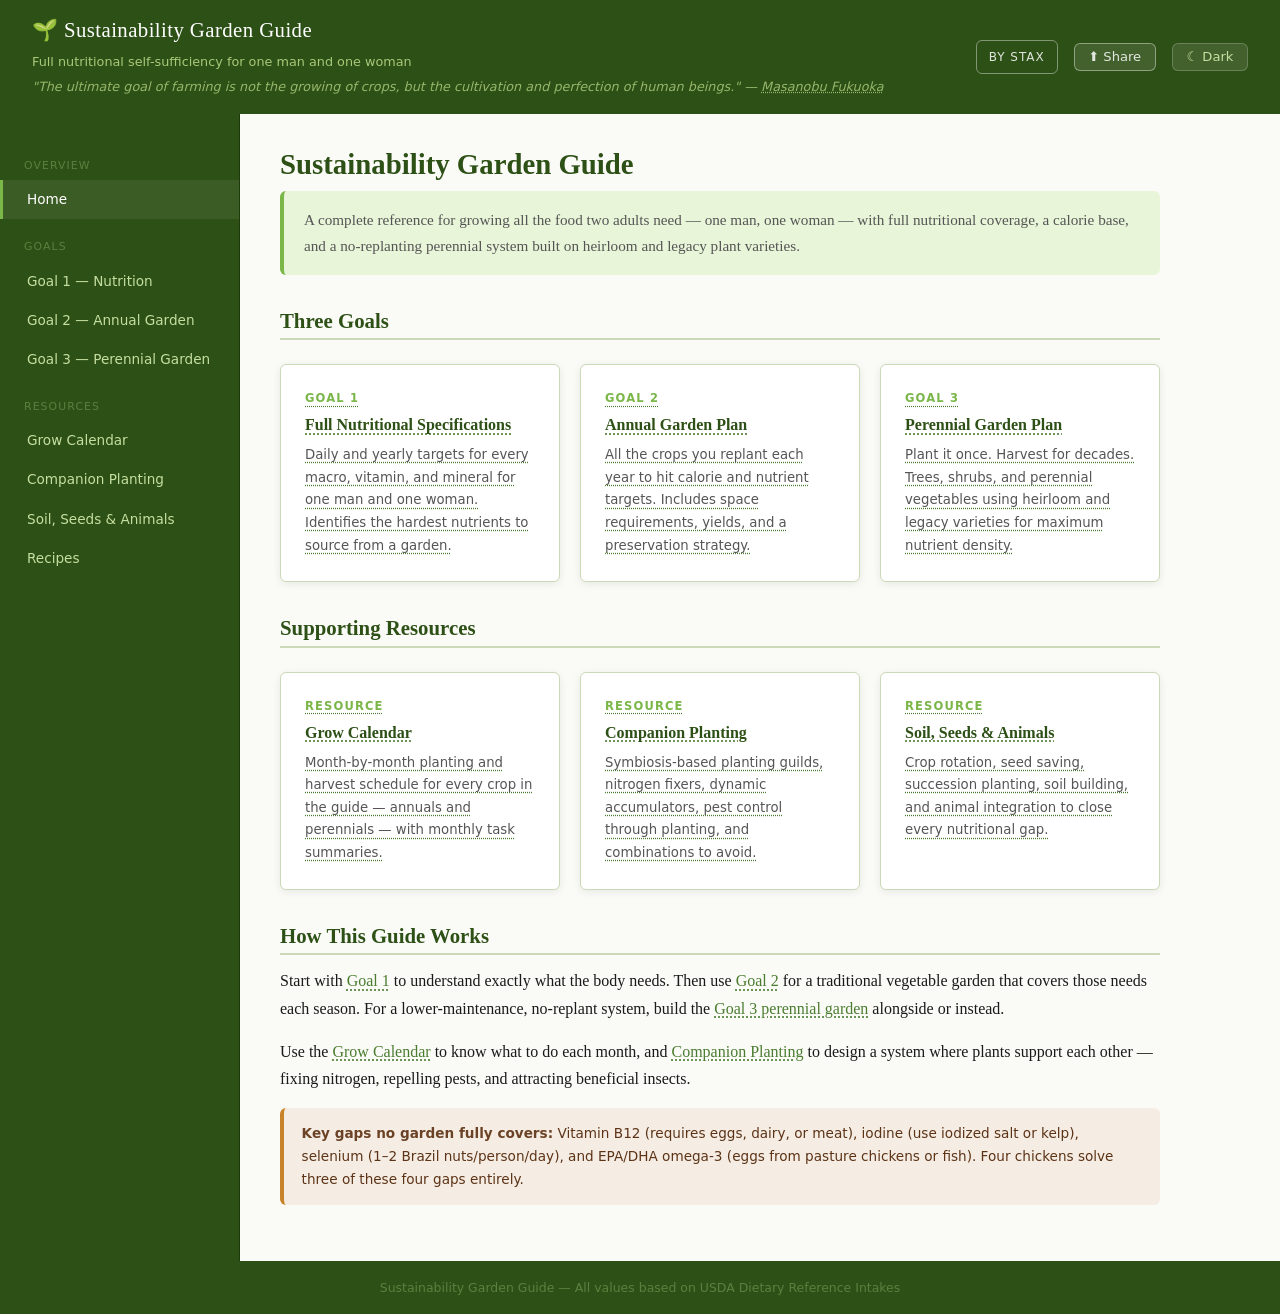
==== index.html @ 15443f90 "Add Recipes page with 11 old-world recipes Colcannon, Ribollita, Borscht, Pottage, Lentil Soup, Fagi" ====
<!DOCTYPE html>
<html lang="en">
<head>
  <meta charset="UTF-8">
  <meta name="viewport" content="width=device-width, initial-scale=1.0">
  <title>Sustainability Garden Guide</title>
  <meta name="description" content="A complete self-sufficiency guide for one man and one woman — full nutritional specs, annual and perennial garden plans, grow calendar, and companion planting. By Stax.">
  <meta property="og:title" content="Sustainability Garden Guide">
  <meta property="og:description" content="Full nutritional self-sufficiency for two people — annual garden, perennial food forest, grow calendar, and companion planting guide. By Stax.">
  <meta property="og:type" content="website">
  <meta property="og:image" content="favicon.svg">
    <meta name="description" content="A complete self-sufficiency guide for one man and one woman — full nutritional specs, annual and perennial garden plans, grow calendar, and companion planting. By Stax.">
  <meta property="og:title" content="Sustainability Garden Guide">
  <meta property="og:description" content="Full nutritional self-sufficiency for two people — annual garden, perennial food forest, grow calendar, and companion planting. By Stax.">
  <meta property="og:type" content="website">
  <meta name="author" content="By Stax">
  <link rel="stylesheet" href="style.css">
  <link rel="icon" href="favicon.svg" type="image/svg+xml">
  <script src="script.js"></script>
  <script src="plants-data.js"></script>
</head>
<body>
<div class="site-wrapper">

  <header class="site-header">
    <div>
      <h1>🌱 Sustainability Garden Guide</h1>
      <div class="tagline">Full nutritional self-sufficiency for one man and one woman</div>
      <div class="tagline" style="font-style:italic;margin-top:3px;opacity:0.85;">"The ultimate goal of farming is not the growing of crops, but the cultivation and perfection of human beings." — <a href="https://en.wikipedia.org/wiki/Masanobu_Fukuoka" target="_blank" rel="noopener noreferrer" title="Learn more about Masanobu Fukuoka" style="color:inherit;text-decoration:underline;text-decoration-style:dotted;">Masanobu Fukuoka</a></div>
    </div>
    <button id="nav-toggle" onclick="toggleNav()" aria-label="Toggle navigation">☰ Menu</button>
    <div class="header-right" style="display:flex;align-items:center;gap:1rem;">
      <div class="site-logo-placeholder" title="By Stax">By Stax</div>
      <button id="share-btn" onclick="sharePage()">⬆ Share</button>
      <button id="theme-toggle" onclick="toggleTheme()">☾ Dark</button>
    </div>
  </header>

  <nav class="site-nav">
    <div class="nav-section">Overview</div>
    <a href="index.html" class="active">Home</a>

    <div class="nav-section">Goals</div>
    <a href="goal-1-nutrition.html">Goal 1 — Nutrition</a>
    <a href="goal-2-annual.html">Goal 2 — Annual Garden</a>
    <a href="goal-3-perennial.html">Goal 3 — Perennial Garden</a>

    <div class="nav-section">Resources</div>
    <a href="grow-calendar.html">Grow Calendar</a>
    <a href="companion-planting.html">Companion Planting</a>
    <a href="resources.html">Soil, Seeds &amp; Animals</a>
    <a href="recipes.html">Recipes</a>
  </nav>

  <main class="site-main">
    <h1>Sustainability Garden Guide</h1>
    <p class="page-intro">
      A complete reference for growing all the food two adults need — one man, one woman —
      with full nutritional coverage, a calorie base, and a no-replanting perennial system
      built on heirloom and legacy plant varieties.
    </p>

    <h2>Three Goals</h2>
    <div class="goal-cards">
      <a class="goal-card" href="goal-1-nutrition.html">
        <div class="card-number">Goal 1</div>
        <h3>Full Nutritional Specifications</h3>
        <p>Daily and yearly targets for every macro, vitamin, and mineral for one man and one woman. Identifies the hardest nutrients to source from a garden.</p>
      </a>
      <a class="goal-card" href="goal-2-annual.html">
        <div class="card-number">Goal 2</div>
        <h3>Annual Garden Plan</h3>
        <p>All the crops you replant each year to hit calorie and nutrient targets. Includes space requirements, yields, and a preservation strategy.</p>
      </a>
      <a class="goal-card" href="goal-3-perennial.html">
        <div class="card-number">Goal 3</div>
        <h3>Perennial Garden Plan</h3>
        <p>Plant it once. Harvest for decades. Trees, shrubs, and perennial vegetables using heirloom and legacy varieties for maximum nutrient density.</p>
      </a>
    </div>

    <h2>Supporting Resources</h2>
    <div class="goal-cards">
      <a class="goal-card" href="grow-calendar.html">
        <div class="card-number">Resource</div>
        <h3>Grow Calendar</h3>
        <p>Month-by-month planting and harvest schedule for every crop in the guide — annuals and perennials — with monthly task summaries.</p>
      </a>
      <a class="goal-card" href="companion-planting.html">
        <div class="card-number">Resource</div>
        <h3>Companion Planting</h3>
        <p>Symbiosis-based planting guilds, nitrogen fixers, dynamic accumulators, pest control through planting, and combinations to avoid.</p>
      
      <a class="goal-card" href="resources.html">
        <div class="card-number">Resource</div>
        <h3>Soil, Seeds &amp; Animals</h3>
        <p>Crop rotation, seed saving, succession planting, soil building, and animal integration to close every nutritional gap.</p>
      </a>
    </div>

    <h2>How This Guide Works</h2>
    <p>
      Start with <a href="goal-1-nutrition.html">Goal 1</a> to understand exactly what the body needs.
      Then use <a href="goal-2-annual.html">Goal 2</a> for a traditional vegetable garden that covers those needs each season.
      For a lower-maintenance, no-replant system, build the <a href="goal-3-perennial.html">Goal 3 perennial garden</a> alongside or instead.
    </p>
    <p>
      Use the <a href="grow-calendar.html">Grow Calendar</a> to know what to do each month,
      and <a href="companion-planting.html">Companion Planting</a> to design a system where plants
      support each other — fixing nitrogen, repelling pests, and attracting beneficial insects.
    </p>

    <div class="note-box">
      <strong>Key gaps no garden fully covers:</strong>
      Vitamin B12 (requires eggs, dairy, or meat), iodine (use iodized salt or kelp),
      selenium (1–2 Brazil nuts/person/day), and EPA/DHA omega-3 (eggs from pasture chickens or fish).
      Four chickens solve three of these four gaps entirely.
    </div>
  </main>

  <footer class="site-footer">
    Sustainability Garden Guide &mdash; All values based on USDA Dietary Reference Intakes
  </footer>

</div>

<button id="back-to-top" aria-label="Back to top">↑</button>
</body>
</html>
---- style.css ----
/* ============================================================
   Sustainability Garden Guide — Stylesheet
   Filter-ready: data-* attributes on plant rows allow JS
   filtering to be added later without restructuring HTML.
   ============================================================ */

:root {
  --green-dark:   #2d5016;
  --green-mid:    #4a7c2f;
  --green-light:  #7ab648;
  --green-pale:   #e8f5d8;
  --brown:        #6b4226;
  --brown-light:  #f5ede3;
  --cream:        #fafaf6;
  --text:         #1a1a1a;
  --text-muted:   #555;
  --border:       #ccd9b8;
  --accent:       #c8832a;
  --white:        #ffffff;
  --radius:       6px;
  --shadow:       0 2px 8px rgba(0,0,0,0.08);
  --font-body:    'Georgia', serif;
  --font-ui:      system-ui, -apple-system, sans-serif;
}

/* ---- Dark Mode ---- */
[data-theme="dark"] {
  --green-dark:   #1a2e0a;
  --green-mid:    #3a6020;
  --green-light:  #7ab648;
  --green-pale:   #1e2d14;
  --brown:        #c8966a;
  --brown-light:  #1f1810;
  --cream:        #141a0e;
  --text:         #ddecc4;
  --text-muted:   #8aab68;
  --border:       #2d4020;
  --accent:       #d4943a;
  --white:        #1c2614;
  --shadow:       0 2px 8px rgba(0,0,0,0.4);
}

[data-theme="dark"] body { background: #0f1409; }
[data-theme="dark"] .site-header { background: #0c1107; border-bottom: 1px solid #1e2d14; }
[data-theme="dark"] .site-nav { background: #0c1107; border-right-color: #1e2d14; }
[data-theme="dark"] .site-nav a { color: #6a9a4a; }
[data-theme="dark"] .site-nav a:hover,
[data-theme="dark"] .site-nav a.active { background: rgba(255,255,255,0.05); color: #c8e8a0; }
[data-theme="dark"] .site-footer { background: #0c1107; color: #6a9a4a; }
[data-theme="dark"] thead { background: #2a4a15; color: #ddecc4; }
[data-theme="dark"] tbody tr:hover { background: #1e2d14; }
[data-theme="dark"] tbody tr.category-row td { background: #1f1810; color: #c8966a; }
[data-theme="dark"] .goal-card { border-color: #2d4020; }
[data-theme="dark"] .goal-card:hover { box-shadow: 0 6px 16px rgba(0,0,0,0.5); }
[data-theme="dark"] .note-box { background: #1f1810; color: #d4ac80; border-left-color: #d4943a; }
[data-theme="dark"] .filter-bar { background: #1c2614; border-color: #2d4020; }
[data-theme="dark"] .filter-bar select,
[data-theme="dark"] .filter-bar input { background: #141a0e; color: #ddecc4; border-color: #2d4020; }
[data-theme="dark"] .month-task { background: #1c2614; border-color: #2d4020; }
[data-theme="dark"] .guild-card { background: #1c2614; border-color: #2d4020; }
[data-theme="dark"] tr[style*="background:#fff8f0"] { background: #2a1a08 !important; }

/* Dark mode — readable headings */
[data-theme="dark"] h1,
[data-theme="dark"] h2 { color: #b8de88; border-bottom-color: #2d4020; }
[data-theme="dark"] h3 { color: #8fc85a; }
[data-theme="dark"] h4 { color: #c8966a; }
[data-theme="dark"] .page-intro { background: #1a2610; border-left-color: #5a9030; color: #9aba78; }
[data-theme="dark"] .goal-card h3 { color: #b8de88; }
[data-theme="dark"] .goal-card .card-number { color: #7ab648; }
[data-theme="dark"] .goal-card p { color: #8aab68; }
[data-theme="dark"] tbody td { color: #cce4a8; }
[data-theme="dark"] tbody td strong { color: #ddecc4; }
[data-theme="dark"] .filter-note { color: #6a9a4a; }
[data-theme="dark"] .nav-section { color: #6a9a4a; }

/* Logo placeholder */
.site-logo-placeholder {
  display: flex;
  align-items: center;
  gap: 0.6rem;
  font-family: var(--font-ui);
  font-size: 0.75rem;
  color: rgba(255,255,255,0.85);
  border: 1px solid rgba(255,255,255,0.4);
  border-radius: var(--radius);
  padding: 0.35rem 0.75rem;
  white-space: nowrap;
  letter-spacing: 0.08em;
  text-transform: uppercase;
  user-select: none;
}

[data-theme="dark"] .site-logo-placeholder {
  color: rgba(255,255,255,0.75);
  border-color: rgba(255,255,255,0.35);
}

* { box-sizing: border-box; margin: 0; padding: 0; }

html { scroll-behavior: smooth; }

body {
  font-family: var(--font-body);
  background: var(--cream);
  color: var(--text);
  line-height: 1.7;
  font-size: 16px;
}

/* ---- Layout ---- */

.site-wrapper {
  display: grid;
  grid-template-columns: 240px 1fr;
  grid-template-rows: auto 1fr auto;
  min-height: 100vh;
}

.site-header {
  grid-column: 1 / -1;
  background: var(--green-dark);
  color: var(--white);
  padding: 1rem 2rem;
  display: flex;
  align-items: center;
  gap: 1.5rem;
}

.site-header .header-right {
  margin-left: auto;
}

#theme-toggle {
  background: rgba(255,255,255,0.1);
  color: #c5dfa0;
  border: 1px solid rgba(255,255,255,0.2);
  border-radius: var(--radius);
  padding: 0.35rem 0.85rem;
  font-family: var(--font-ui);
  font-size: 0.82rem;
  cursor: pointer;
  transition: background 0.15s, color 0.15s;
}

#theme-toggle:hover {
  background: rgba(255,255,255,0.18);
  color: #fff;
}

[data-theme="dark"] #theme-toggle {
  background: rgba(255,255,255,0.07);
  color: #8aab68;
  border-color: rgba(255,255,255,0.1);
}

[data-theme="dark"] #theme-toggle:hover {
  background: rgba(255,255,255,0.12);
  color: #c8e8a0;
}

.site-header h1 {
  font-size: 1.3rem;
  font-weight: normal;
  letter-spacing: 0.02em;
  color: #ffffff;
}

.site-header .tagline {
  color: #a8c87a;
}

.site-header .tagline {
  font-family: var(--font-ui);
  font-size: 0.8rem;
  color: #a8c87a;
  margin-top: 2px;
}

.site-nav {
  background: var(--green-dark);
  padding: 1.5rem 0;
  border-right: 1px solid #1e3a0a;
}

.site-nav a {
  display: block;
  color: #c5dfa0;
  text-decoration: none;
  font-family: var(--font-ui);
  font-size: 0.85rem;
  padding: 0.5rem 1.5rem;
  border-left: 3px solid transparent;
  transition: background 0.15s, color 0.15s, border-color 0.15s;
}

.site-nav a:hover,
.site-nav a.active {
  background: rgba(255,255,255,0.07);
  color: var(--white);
  border-left-color: var(--green-light);
}

.site-nav .nav-section {
  font-family: var(--font-ui);
  font-size: 0.68rem;
  text-transform: uppercase;
  letter-spacing: 0.1em;
  color: #5a8040;
  padding: 1.2rem 1.5rem 0.3rem;
}

.site-main {
  padding: 2rem 2.5rem;
  max-width: 960px;
}

.site-footer {
  grid-column: 1 / -1;
  background: var(--green-dark);
  color: #5a8040;
  font-family: var(--font-ui);
  font-size: 0.78rem;
  text-align: center;
  padding: 1rem;
}

/* ---- Typography ---- */

h1, h2, h3, h4 {
  font-family: var(--font-body);
  color: var(--green-dark);
  line-height: 1.3;
}

h1 { font-size: 1.8rem; margin-bottom: 0.5rem; }
h2 { font-size: 1.3rem; margin: 2rem 0 0.75rem; border-bottom: 2px solid var(--border); padding-bottom: 0.3rem; }
h3 { font-size: 1.05rem; margin: 1.5rem 0 0.5rem; color: var(--green-mid); }
h4 { font-size: 0.95rem; margin: 1rem 0 0.4rem; color: var(--brown); }

p { margin-bottom: 1rem; }

.page-intro {
  background: var(--green-pale);
  border-left: 4px solid var(--green-light);
  padding: 1rem 1.25rem;
  border-radius: var(--radius);
  margin-bottom: 2rem;
  font-size: 0.95rem;
  color: var(--text-muted);
}

/* ---- Tables ---- */

.table-wrap {
  overflow-x: auto;
  margin: 1rem 0 1.5rem;
  border-radius: var(--radius);
  box-shadow: var(--shadow);
}

table {
  width: 100%;
  border-collapse: collapse;
  font-size: 0.88rem;
  font-family: var(--font-ui);
  background: var(--white);
}

thead {
  background: var(--green-mid);
  color: var(--white);
}

thead th {
  padding: 0.6rem 0.9rem;
  text-align: left;
  font-weight: 600;
  font-size: 0.8rem;
  letter-spacing: 0.02em;
  white-space: nowrap;
}

tbody tr {
  border-bottom: 1px solid var(--border);
  transition: background 0.1s;
}

tbody tr:hover { background: var(--green-pale); }

tbody tr:last-child { border-bottom: none; }

tbody td {
  padding: 0.55rem 0.9rem;
  vertical-align: top;
  line-height: 1.5;
}

tbody tr.hidden { display: none; }

/* Category row labels */
tbody tr.category-row td {
  background: var(--brown-light);
  color: var(--brown);
  font-weight: 700;
  font-size: 0.78rem;
  text-transform: uppercase;
  letter-spacing: 0.06em;
  padding: 0.4rem 0.9rem;
}

/* ---- Calendar Specific ---- */

.calendar-table thead th.month-col {
  text-align: center;
  font-size: 0.72rem;
  padding: 0.5rem 0.3rem;
}

.calendar-table tbody td.month-cell {
  text-align: center;
  padding: 0.4rem 0.2rem;
  font-size: 0.75rem;
  font-weight: 600;
}

/* Mobile calendar — abbreviate month headers, tighten cells */
@media (max-width: 700px) {
  .calendar-table { font-size: 0.72rem; }
  .calendar-table td, .calendar-table th { min-width: 26px; padding: 0.3rem 0.15rem; }
  .calendar-table tbody td:first-child { min-width: 90px; font-size: 0.75rem; }
  .calendar-table .month-cell { font-size: 0.65rem; padding: 0.25rem 0.1rem; }
  /* Swap full month names for 3-letter abbreviations via JS — see script.js */
}

.cal-si  { background: #d4edff; color: #1a5276; border-radius: 3px; }
.cal-ds  { background: #d5f5e3; color: #1e8449; border-radius: 3px; }
.cal-tp  { background: #fdebd0; color: #935116; border-radius: 3px; }
.cal-h   { background: #f9e79f; color: #7d6608; border-radius: 3px; }
.cal-p   { background: #e8daef; color: #6c3483; border-radius: 3px; }
.cal-pr  { background: #fadbd8; color: #922b21; border-radius: 3px; }

/* Dark mode calendar badges — vivid on dark backgrounds */
[data-theme="dark"] .cal-si  { background: #0d3a5c; color: #7ecfff; }
[data-theme="dark"] .cal-ds  { background: #0d3d22; color: #6debb0; }
[data-theme="dark"] .cal-tp  { background: #3d2200; color: #ffba6e; }
[data-theme="dark"] .cal-h   { background: #3a2f00; color: #ffe066; }
[data-theme="dark"] .cal-p   { background: #2a1a40; color: #d4a8ff; }
[data-theme="dark"] .cal-pr  { background: #3d0a0a; color: #ff9e9e; }

.calendar-legend {
  display: flex;
  flex-wrap: wrap;
  gap: 0.75rem;
  margin-bottom: 1.5rem;
  font-family: var(--font-ui);
  font-size: 0.82rem;
}

.legend-item {
  display: flex;
  align-items: center;
  gap: 0.4rem;
}

.legend-swatch {
  width: 28px;
  height: 18px;
  border-radius: 3px;
  display: inline-block;
  font-size: 0.72rem;
  text-align: center;
  line-height: 18px;
  font-weight: 700;
}

/* ---- Filter Bar ---- */

.filter-bar {
  display: flex;
  flex-wrap: wrap;
  gap: 0.6rem;
  margin-bottom: 1.5rem;
  padding: 1rem 1.25rem;
  background: var(--white);
  border: 1px solid var(--border);
  border-radius: var(--radius);
  font-family: var(--font-ui);
}

.filter-bar label {
  font-size: 0.8rem;
  font-weight: 600;
  color: var(--text-muted);
  align-self: center;
  margin-right: 0.25rem;
}

.filter-bar select,
.filter-bar input {
  font-family: var(--font-ui);
  font-size: 0.85rem;
  padding: 0.35rem 0.65rem;
  border: 1px solid var(--border);
  border-radius: var(--radius);
  background: var(--cream);
  color: var(--text);
  cursor: pointer;
}

.filter-bar select:focus,
.filter-bar input:focus {
  outline: 2px solid var(--green-light);
  border-color: var(--green-light);
}

.filter-note {
  font-family: var(--font-ui);
  font-size: 0.78rem;
  color: var(--text-muted);
  font-style: italic;
  margin-bottom: 1rem;
}

/* ---- Badges ---- */

.badge {
  display: inline-block;
  padding: 0.15rem 0.5rem;
  border-radius: 999px;
  font-family: var(--font-ui);
  font-size: 0.72rem;
  font-weight: 700;
  white-space: nowrap;
}

.badge-green   { background: #d5f5e3; color: #1e8449; }
.badge-orange  { background: #fdebd0; color: #935116; }
.badge-blue    { background: #d4edff; color: #1a5276; }
.badge-purple  { background: #e8daef; color: #6c3483; }
.badge-red     { background: #fadbd8; color: #922b21; }

[data-theme="dark"] .badge-green  { background: #0d3d22; color: #6debb0; }
[data-theme="dark"] .badge-orange { background: #3d2200; color: #ffba6e; }
[data-theme="dark"] .badge-blue   { background: #0d3a5c; color: #7ecfff; }
[data-theme="dark"] .badge-purple { background: #2a1a40; color: #d4a8ff; }
[data-theme="dark"] .badge-red    { background: #3d0a0a; color: #ff9e9e; }

/* ---- Hero Quote ---- */

.hero-quote {
  border-left: 4px solid var(--green-light);
  margin: 2rem 0 2.5rem;
  padding: 1.5rem 2rem;
  background: var(--green-pale);
  border-radius: var(--radius);
}

.hero-quote blockquote {
  font-family: var(--font-body);
  font-size: 1.25rem;
  font-style: italic;
  line-height: 1.6;
  color: var(--green-dark);
  margin: 0 0 0.75rem;
}

.hero-quote cite {
  font-family: var(--font-ui);
  font-size: 0.82rem;
  font-style: normal;
  color: var(--text-muted);
  letter-spacing: 0.03em;
}

[data-theme="dark"] .hero-quote {
  background: #1a2d10;
  border-left-color: #7ab648;
}

[data-theme="dark"] .hero-quote blockquote { color: #c8e8a0; }
[data-theme="dark"] .hero-quote cite       { color: #7ab648; }

/* ---- Hero Cards (index page) ---- */

.goal-cards {
  display: grid;
  grid-template-columns: repeat(auto-fit, minmax(260px, 1fr));
  gap: 1.25rem;
  margin: 1.5rem 0;
}

.goal-card {
  background: var(--white);
  border: 1px solid var(--border);
  border-radius: var(--radius);
  padding: 1.5rem;
  text-decoration: none;
  color: inherit;
  box-shadow: var(--shadow);
  transition: transform 0.15s, box-shadow 0.15s;
  display: block;
}

.goal-card:hover {
  transform: translateY(-2px);
  box-shadow: 0 6px 16px rgba(0,0,0,0.12);
}

.goal-card .card-number {
  font-family: var(--font-ui);
  font-size: 0.72rem;
  font-weight: 700;
  text-transform: uppercase;
  letter-spacing: 0.1em;
  color: var(--green-light);
  margin-bottom: 0.4rem;
}

.goal-card h3 {
  font-size: 1rem;
  margin: 0 0 0.5rem;
  color: var(--green-dark);
}

.goal-card p {
  font-family: var(--font-ui);
  font-size: 0.83rem;
  color: var(--text-muted);
  margin: 0;
}

/* ---- Alert / Note Boxes ---- */

.note-box {
  background: var(--brown-light);
  border-left: 4px solid var(--accent);
  padding: 0.85rem 1.1rem;
  border-radius: var(--radius);
  font-family: var(--font-ui);
  font-size: 0.85rem;
  margin: 1rem 0 1.5rem;
  color: #5c3317;
}

.note-box strong { color: var(--brown); }

/* ---- Content Links (paragraphs, notes, etc.) ---- */

.site-main a, .site-main a:visited {
  color: var(--green-mid);
  text-decoration: underline;
  text-decoration-style: dotted;
  text-underline-offset: 3px;
  transition: color 0.15s;
}

.site-main a:hover {
  color: var(--green-light);
  text-decoration-style: solid;
}

[data-theme="dark"] .site-main a,
[data-theme="dark"] .site-main a:visited { color: #8fc85a; }
[data-theme="dark"] .site-main a:hover   { color: #b8de88; }

/* ---- Plant Links ---- */

td a, td a:visited {
  color: var(--green-mid);
  text-decoration: underline;
  text-decoration-style: dotted;
  text-underline-offset: 3px;
  transition: color 0.15s;
}

td a:hover {
  color: var(--green-light);
  text-decoration-style: solid;
}

[data-theme="dark"] td a,
[data-theme="dark"] td a:visited { color: #8fc85a; }
[data-theme="dark"] td a:hover   { color: #b8de88; }

/* ---- Share Button ---- */

#share-btn {
  background: rgba(255,255,255,0.1);
  color: rgba(255,255,255,0.85);
  border: 1px solid rgba(255,255,255,0.4);
  border-radius: var(--radius);
  padding: 0.35rem 0.85rem;
  font-family: var(--font-ui);
  font-size: 0.82rem;
  cursor: pointer;
  transition: background 0.15s, color 0.15s;
}

#share-btn:hover { background: rgba(255,255,255,0.18); color: #fff; }

[data-theme="dark"] #share-btn {
  color: rgba(255,255,255,0.75);
  border-color: rgba(255,255,255,0.35);
}

[data-theme="dark"] #share-btn:hover {
  background: rgba(255,255,255,0.12);
  color: #fff;
}

/* ---- Print Styles ---- */

@media print {
  /* Hide everything that's not content */
  .site-nav,
  .site-header .header-right,
  .filter-bar,
  .filter-note,
  #share-btn,
  #theme-toggle,
  .site-logo-placeholder { display: none !important; }

  /* Full-width single column layout */
  .site-wrapper {
    display: block;
  }

  .site-header {
    background: #2d5016 !important;
    -webkit-print-color-adjust: exact;
    print-color-adjust: exact;
    padding: 0.75rem 1.5rem;
    margin-bottom: 1rem;
  }

  .site-header h1 { font-size: 1.1rem; }
  .tagline { display: none; }

  .site-main {
    padding: 0 1.5rem;
    max-width: 100%;
  }

  .site-footer {
    margin-top: 2rem;
    font-size: 0.75rem;
    text-align: center;
    border-top: 1px solid #ccc;
    padding-top: 0.5rem;
    background: none !important;
    color: #555 !important;
  }

  /* Typography */
  body { font-size: 11pt; color: #000; background: #fff; }
  h1   { font-size: 16pt; color: #2d5016; margin-bottom: 0.5rem; }
  h2   { font-size: 13pt; color: #2d5016; border-bottom: 1pt solid #ccc; margin-top: 1.5rem; }
  h3   { font-size: 11pt; color: #4a7c2f; }
  p    { margin-bottom: 0.5rem; }

  /* Tables */
  .table-wrap { overflow: visible; box-shadow: none; }

  table {
    width: 100%;
    border-collapse: collapse;
    font-size: 9pt;
    page-break-inside: auto;
  }

  thead {
    background: #2d5016 !important;
    color: #fff !important;
    -webkit-print-color-adjust: exact;
    print-color-adjust: exact;
    display: table-header-group;
  }

  tr { page-break-inside: avoid; }
  td, th { padding: 4pt 6pt; border: 0.5pt solid #ccc; }

  /* Show URLs after links */
  td a::after { content: " (" attr(href) ")"; font-size: 8pt; color: #666; }

  /* Cards */
  .goal-cards { display: block; }
  .goal-card  { border: 1pt solid #ccc; margin-bottom: 0.75rem; padding: 0.75rem; box-shadow: none; }

  /* Note boxes */
  .note-box { border: 1pt solid #c8832a; background: #fff8f0 !important; print-color-adjust: exact; }

  /* Page breaks */
  h2 { page-break-before: auto; }
  .table-wrap { page-break-inside: avoid; }

  /* Month task grid */
  .month-grid { display: block; }
  .month-task { border: 0.5pt solid #ccc; margin-bottom: 0.5rem; padding: 0.5rem; page-break-inside: avoid; }

  /* Guild cards */
  .guild-grid { display: block; }
  .guild-card { border: 0.5pt solid #ccc; margin-bottom: 0.5rem; padding: 0.5rem; page-break-inside: avoid; }
}

/* ---- Back to Top ---- */

#back-to-top {
  position: fixed;
  bottom: 1.5rem;
  right: 1.5rem;
  background: var(--green-mid);
  color: #fff;
  border: none;
  border-radius: 50%;
  width: 42px;
  height: 42px;
  font-size: 1.1rem;
  cursor: pointer;
  box-shadow: 0 2px 8px rgba(0,0,0,0.25);
  opacity: 0;
  pointer-events: none;
  transition: opacity 0.2s, transform 0.2s;
  z-index: 100;
  line-height: 1;
}

#back-to-top.visible {
  opacity: 1;
  pointer-events: auto;
}

#back-to-top:hover { transform: translateY(-2px); background: var(--green-light); }

[data-theme="dark"] #back-to-top { background: #3a6020; }
[data-theme="dark"] #back-to-top:hover { background: #5a9030; }

/* ---- Hamburger / Mobile Nav ---- */

#nav-toggle {
  display: none;
  background: rgba(255,255,255,0.1);
  color: rgba(255,255,255,0.85);
  border: 1px solid rgba(255,255,255,0.4);
  border-radius: var(--radius);
  padding: 0.35rem 0.75rem;
  font-size: 1rem;
  cursor: pointer;
  line-height: 1;
}

/* ---- Responsive ---- */

@media (max-width: 700px) {
  .site-wrapper {
    grid-template-columns: 1fr;
  }

  #nav-toggle { display: block; }

  .site-nav {
    display: none;
    grid-column: 1 / -1;
    padding: 0.5rem 0 1rem;
    border-right: none;
    border-bottom: 1px solid #1e2d14;
  }

  .site-nav.open { display: block; }

  .site-main {
    padding: 1.25rem 1rem;
  }

  .goal-cards {
    grid-template-columns: 1fr;
  }

  .site-header {
    flex-wrap: wrap;
    gap: 0.75rem;
    padding: 0.75rem 1rem;
  }

  .site-header .header-right {
    gap: 0.5rem;
  }

  .site-logo-placeholder,
  .tagline { font-size: 0.7rem; }
}
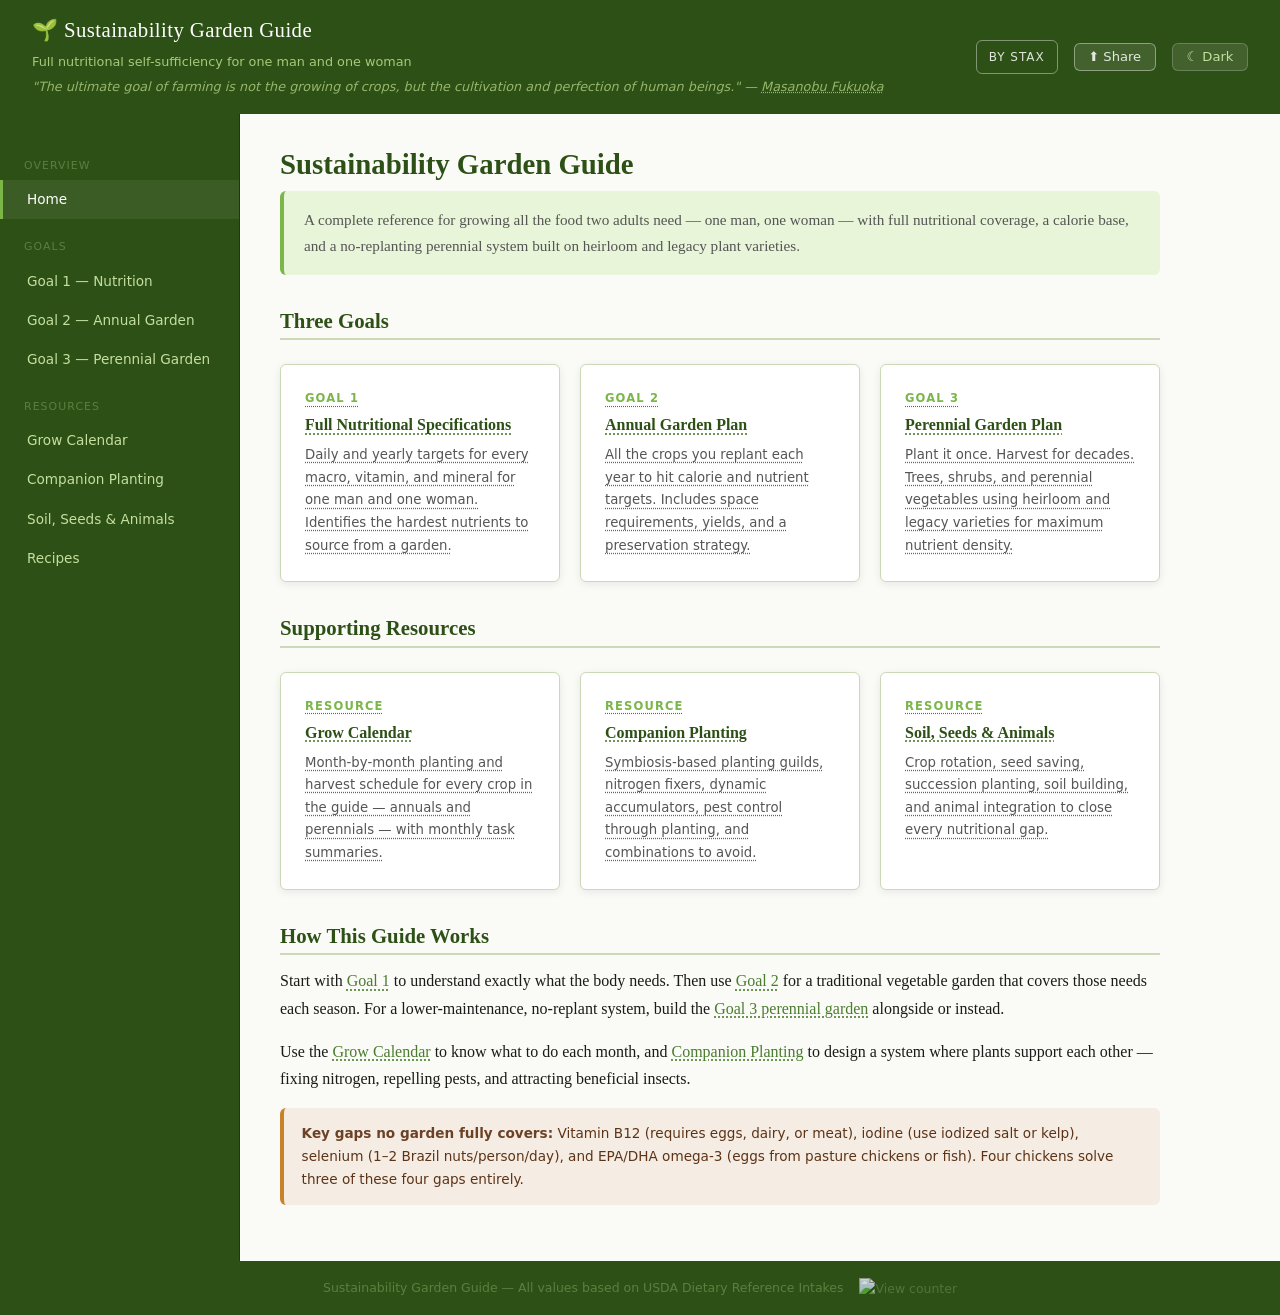
==== commit 4a380306: "Add view counter badge to footer on all pages Co-Authored-By: Claude Sonnet 4.6 <noreply@anthropic.c" ====
--- a/index.html
+++ b/index.html
@@ -119,7 +119,7 @@
   </main>
 
   <footer class="site-footer">
-    Sustainability Garden Guide &mdash; All values based on USDA Dietary Reference Intakes
+    Sustainability Garden Guide &mdash; All values based on USDA Dietary Reference Intakes <img src="https://hits.seeyoufarm.com/api/count/incr/badge.svg?url=https%3A%2F%2Fstax7780.github.io%2FSustainability-garden-guide%2F&count_bg=%234a7c2f&title_bg=%23333333&title=views&edge_flat=true" alt="View counter" style="vertical-align:middle;margin-left:0.75rem;opacity:0.8;">
   </footer>
 
 </div>
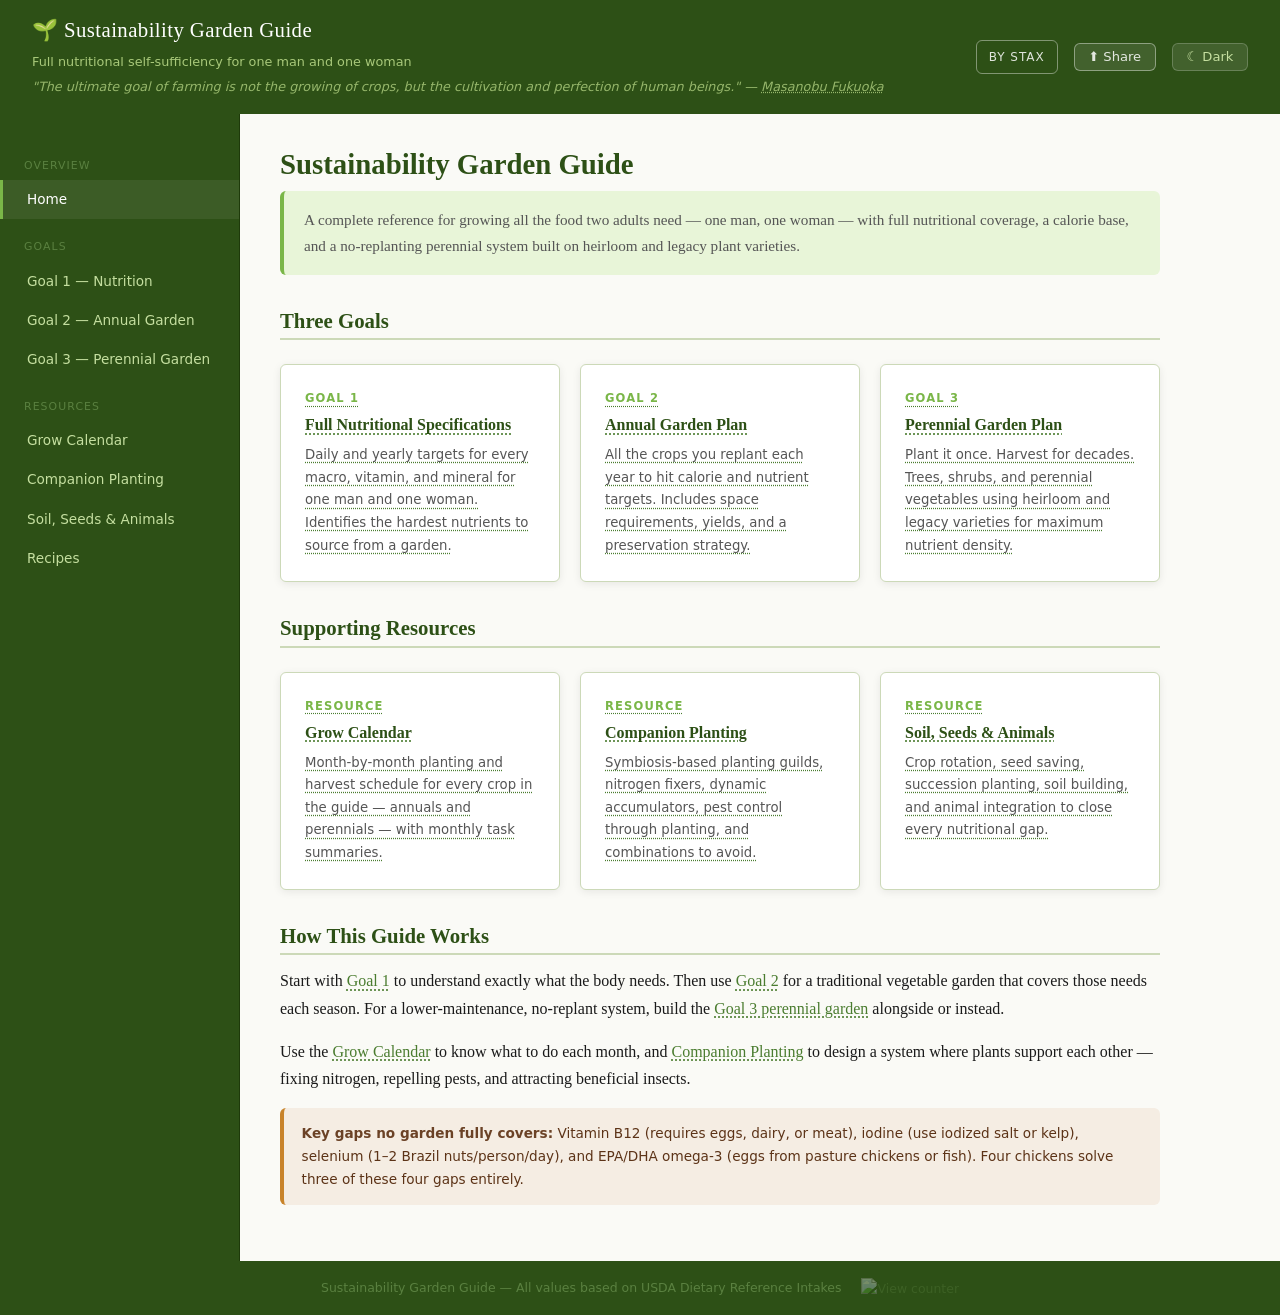
==== commit 07f302a5: "Make view counter badge smaller and more subtle Co-Authored-By: Claude Sonnet 4.6 <noreply@anthropic" ====
--- a/index.html
+++ b/index.html
@@ -119,7 +119,7 @@
   </main>
 
   <footer class="site-footer">
-    Sustainability Garden Guide &mdash; All values based on USDA Dietary Reference Intakes <img src="https://hits.seeyoufarm.com/api/count/incr/badge.svg?url=https%3A%2F%2Fstax7780.github.io%2FSustainability-garden-guide%2F&count_bg=%234a7c2f&title_bg=%23333333&title=views&edge_flat=true" alt="View counter" style="vertical-align:middle;margin-left:0.75rem;opacity:0.8;">
+    Sustainability Garden Guide &mdash; All values based on USDA Dietary Reference Intakes <img src="https://hits.seeyoufarm.com/api/count/incr/badge.svg?url=https%3A%2F%2Fstax7780.github.io%2FSustainability-garden-guide%2F&count_bg=%234a7c2f&title_bg=%23333333&title=views&edge_flat=true" alt="View counter" style="vertical-align:middle;margin-left:1rem;opacity:0.35;height:13px;">
   </footer>
 
 </div>
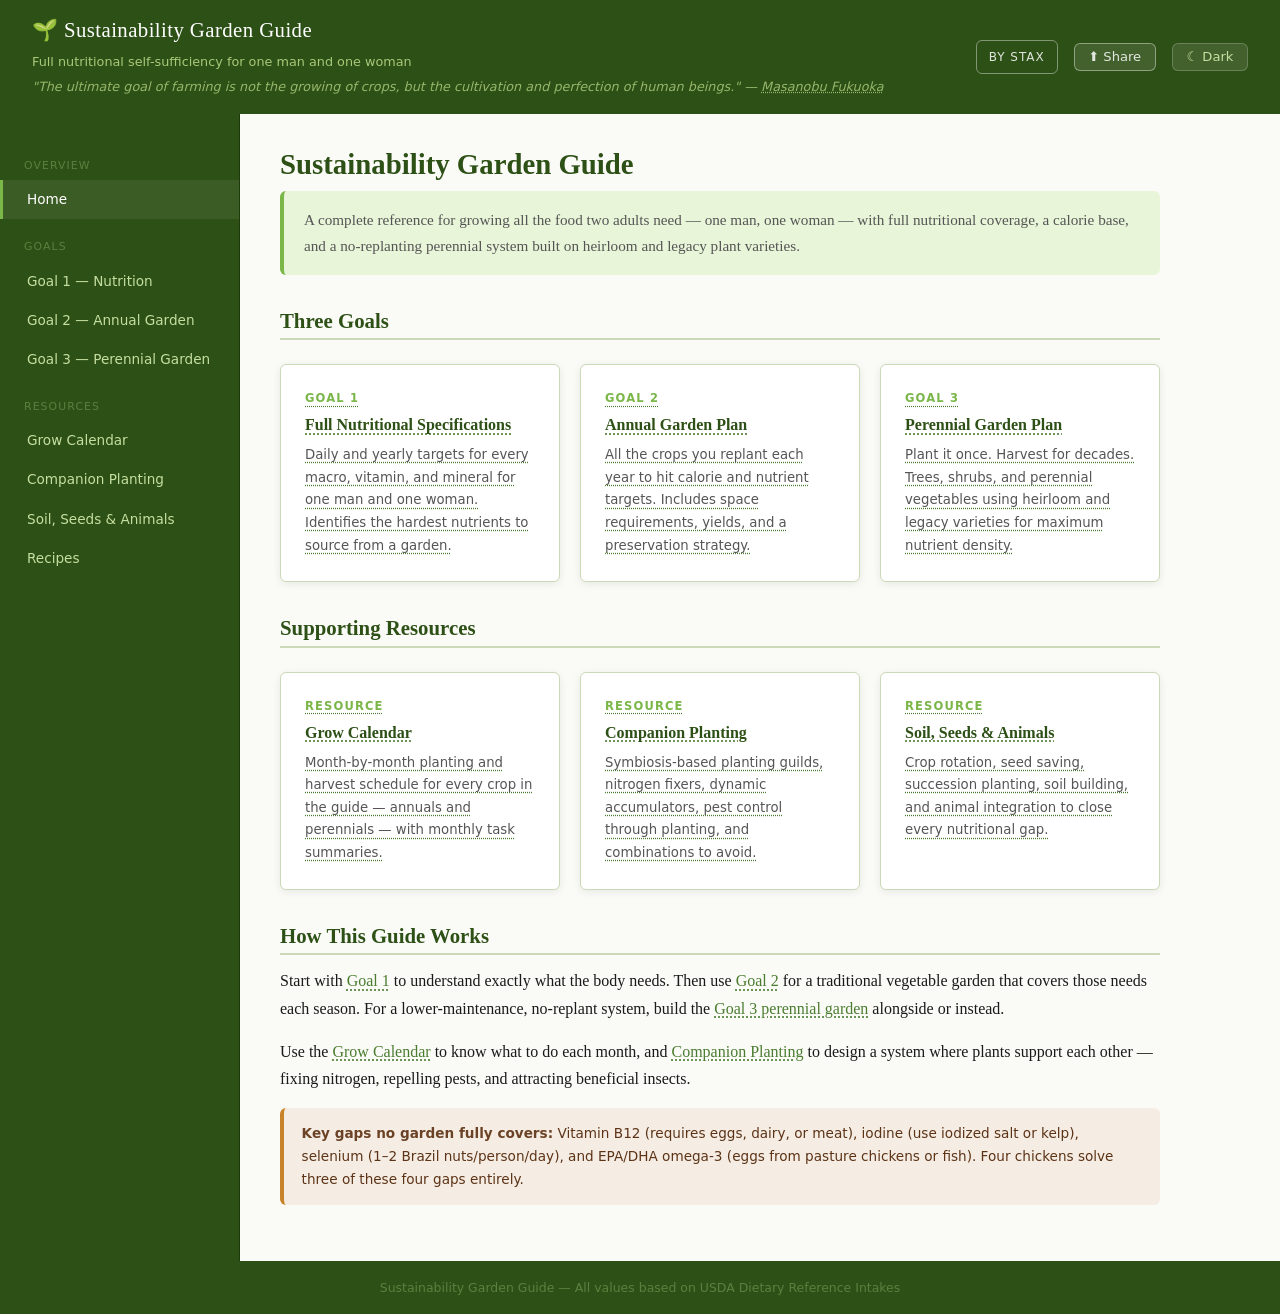
==== commit 4be87ffd: "Hide view counter visually — still counts on page load Co-Authored-By: Claude Sonnet 4.6 <noreply@an" ====
--- a/index.html
+++ b/index.html
@@ -119,7 +119,7 @@
   </main>
 
   <footer class="site-footer">
-    Sustainability Garden Guide &mdash; All values based on USDA Dietary Reference Intakes <img src="https://hits.seeyoufarm.com/api/count/incr/badge.svg?url=https%3A%2F%2Fstax7780.github.io%2FSustainability-garden-guide%2F&count_bg=%234a7c2f&title_bg=%23333333&title=views&edge_flat=true" alt="View counter" style="vertical-align:middle;margin-left:1rem;opacity:0.35;height:13px;">
+    Sustainability Garden Guide &mdash; All values based on USDA Dietary Reference Intakes <img src="https://hits.seeyoufarm.com/api/count/incr/badge.svg?url=https%3A%2F%2Fstax7780.github.io%2FSustainability-garden-guide%2F&count_bg=%234a7c2f&title_bg=%23333333&title=views&edge_flat=true" alt="View counter" style="position:absolute;opacity:0;width:1px;height:1px;">
   </footer>
 
 </div>
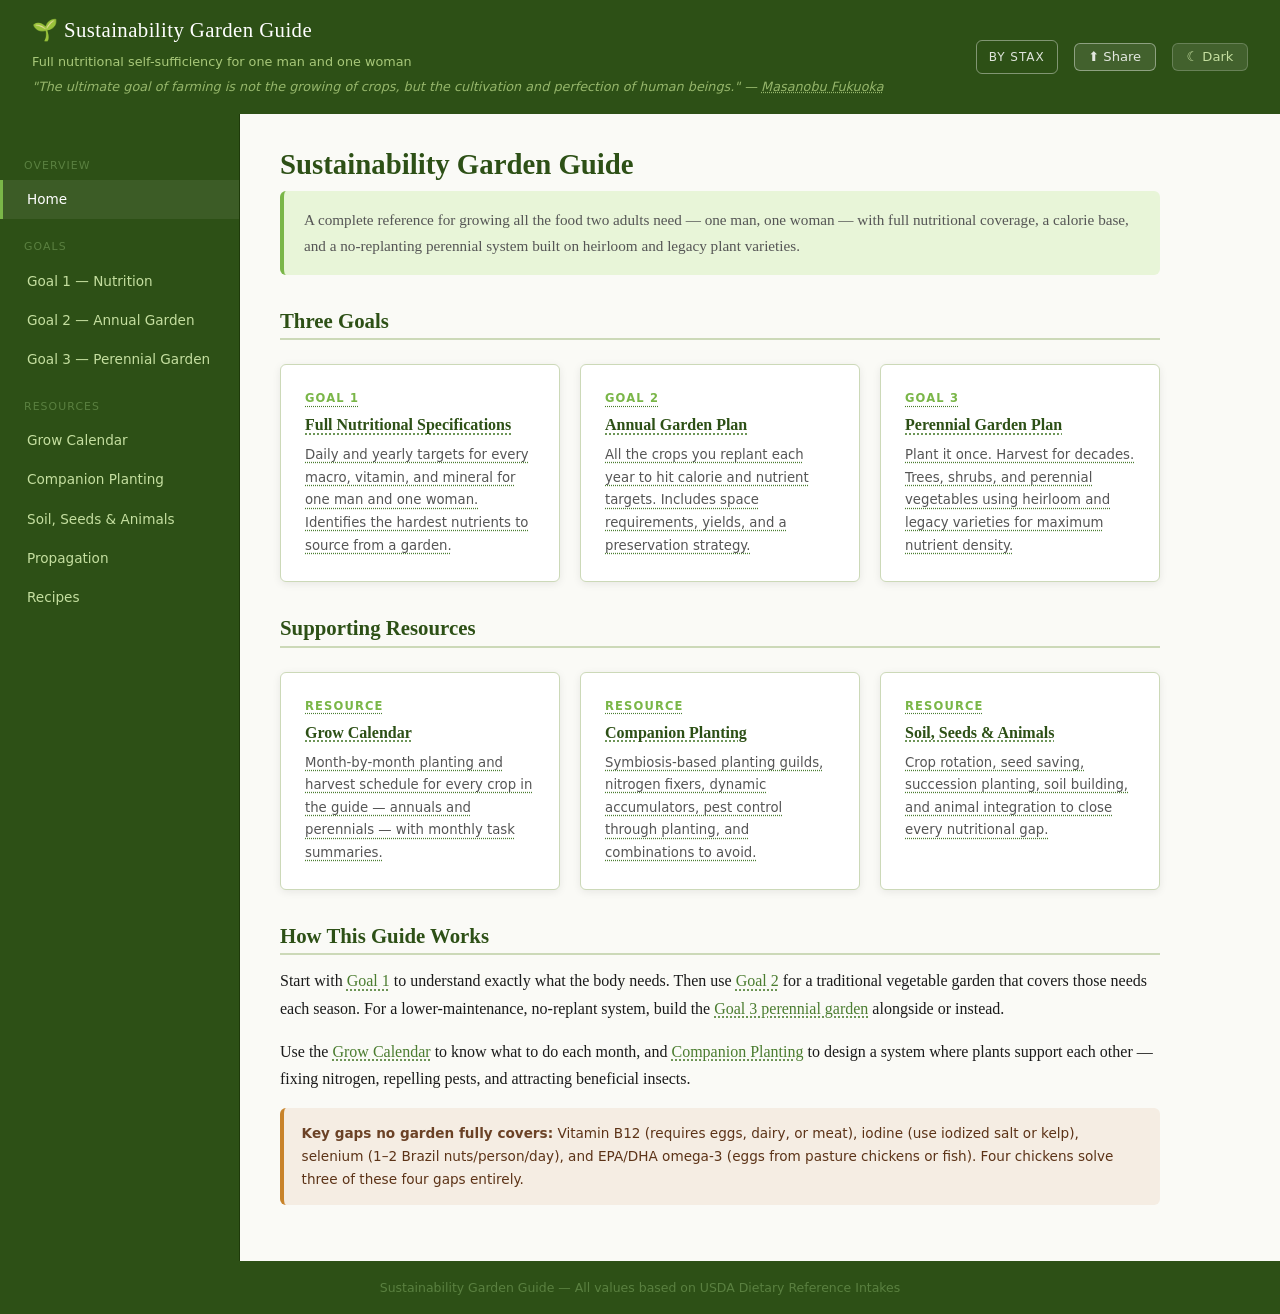
==== commit 68b70ad4: "Add Propagation page — seed starting, cloning, grafting Covers indoor seed starting schedule, cold s" ====
--- a/index.html
+++ b/index.html
@@ -49,6 +49,7 @@
     <a href="grow-calendar.html">Grow Calendar</a>
     <a href="companion-planting.html">Companion Planting</a>
     <a href="resources.html">Soil, Seeds &amp; Animals</a>
+    <a href="propagation.html">Propagation</a>
     <a href="recipes.html">Recipes</a>
   </nav>
 
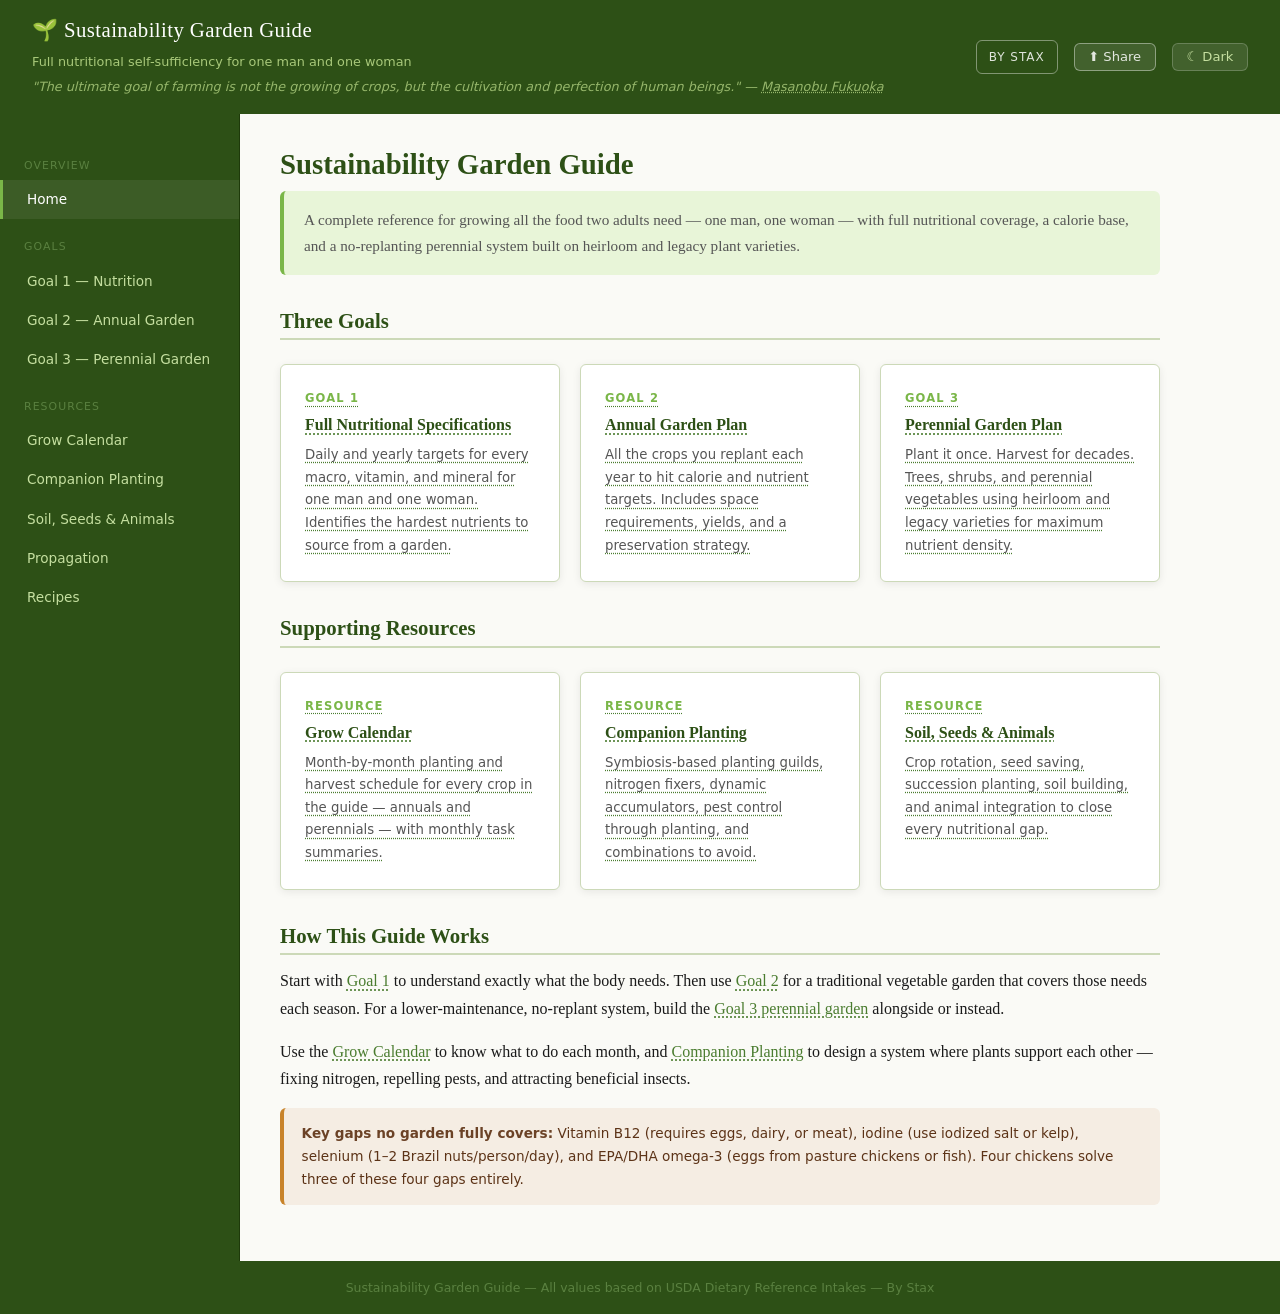
==== commit dabedd16: "Cleanup: meta tags, footers, og:url, aria-labels - Remove duplicate meta tags from index.html - Add " ====
--- a/index.html
+++ b/index.html
@@ -8,11 +8,8 @@
   <meta property="og:title" content="Sustainability Garden Guide">
   <meta property="og:description" content="Full nutritional self-sufficiency for two people — annual garden, perennial food forest, grow calendar, and companion planting guide. By Stax.">
   <meta property="og:type" content="website">
+  <meta property="og:url" content="https://stax7780.github.io/Sustainability-garden-guide/">
   <meta property="og:image" content="favicon.svg">
-    <meta name="description" content="A complete self-sufficiency guide for one man and one woman — full nutritional specs, annual and perennial garden plans, grow calendar, and companion planting. By Stax.">
-  <meta property="og:title" content="Sustainability Garden Guide">
-  <meta property="og:description" content="Full nutritional self-sufficiency for two people — annual garden, perennial food forest, grow calendar, and companion planting. By Stax.">
-  <meta property="og:type" content="website">
   <meta name="author" content="By Stax">
   <link rel="stylesheet" href="style.css">
   <link rel="icon" href="favicon.svg" type="image/svg+xml">
@@ -120,7 +117,7 @@
   </main>
 
   <footer class="site-footer">
-    Sustainability Garden Guide &mdash; All values based on USDA Dietary Reference Intakes <img src="https://hits.seeyoufarm.com/api/count/incr/badge.svg?url=https%3A%2F%2Fstax7780.github.io%2FSustainability-garden-guide%2F&count_bg=%234a7c2f&title_bg=%23333333&title=views&edge_flat=true" alt="View counter" style="position:absolute;opacity:0;width:1px;height:1px;">
+    Sustainability Garden Guide &mdash; All values based on USDA Dietary Reference Intakes &mdash; By Stax <img src="https://hits.seeyoufarm.com/api/count/incr/badge.svg?url=https%3A%2F%2Fstax7780.github.io%2FSustainability-garden-guide%2F&count_bg=%234a7c2f&title_bg=%23333333&title=views&edge_flat=true" alt="View counter" style="position:absolute;opacity:0;width:1px;height:1px;">
   </footer>
 
 </div>
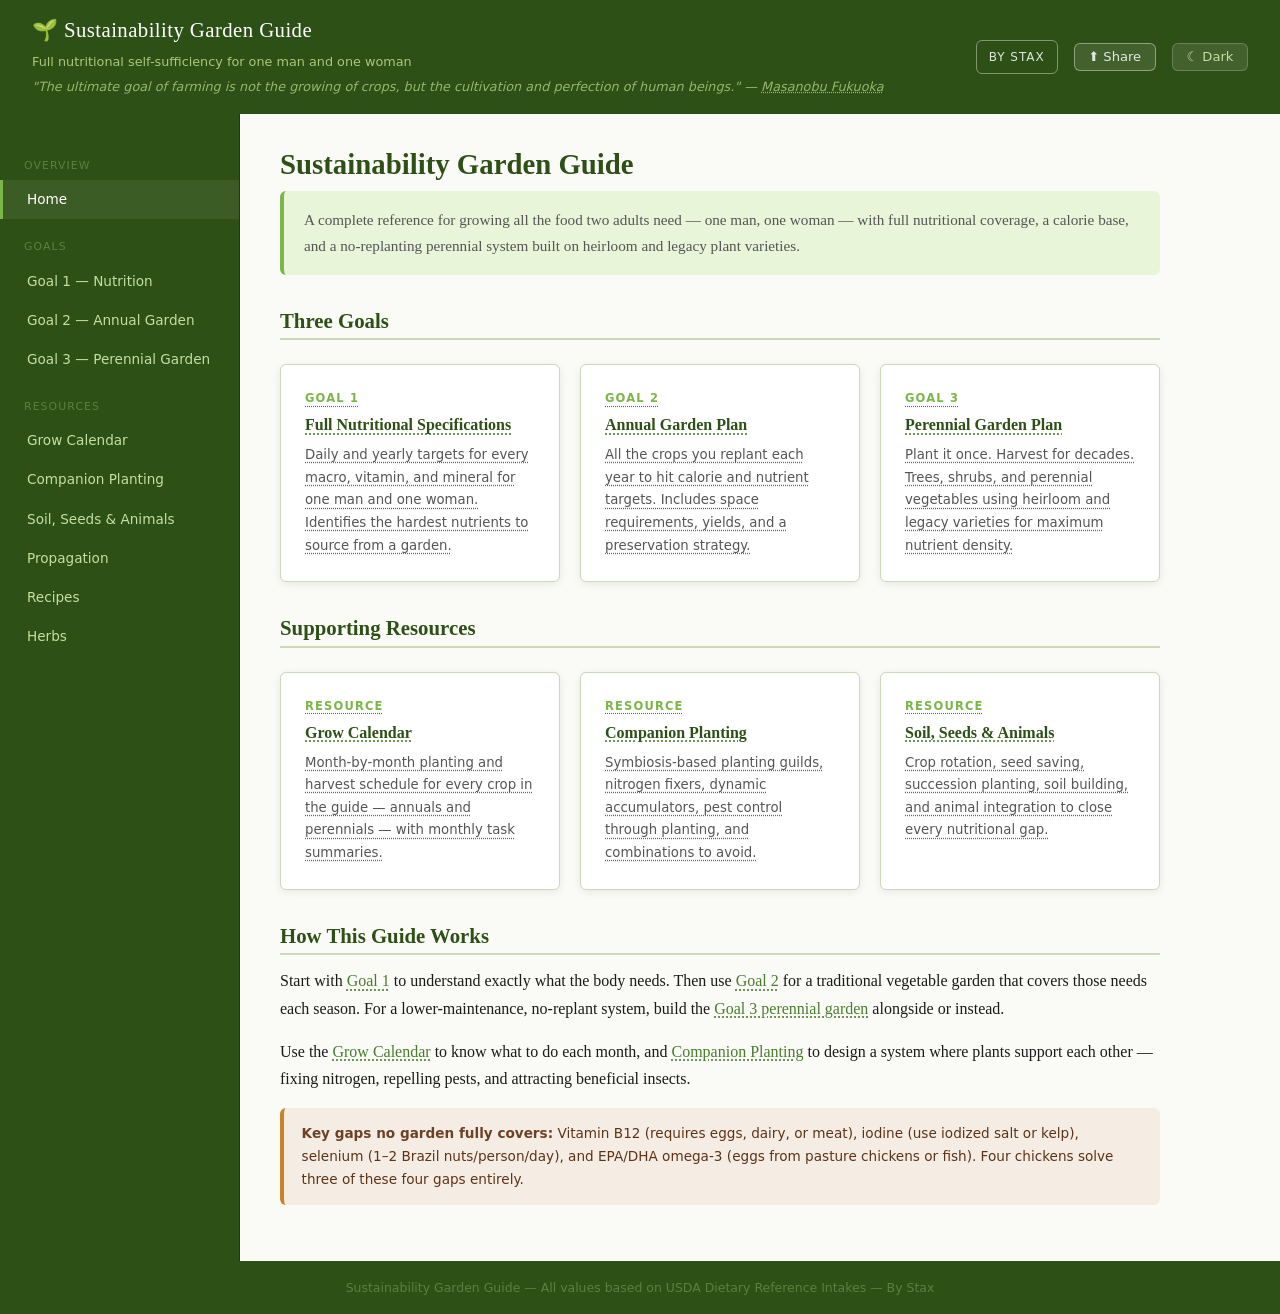
==== commit b1bd5e45: "Add Herbs page and move herb content out of Recipes Creates herbs.html with the herb reference table" ====
--- a/index.html
+++ b/index.html
@@ -48,6 +48,7 @@
     <a href="resources.html">Soil, Seeds &amp; Animals</a>
     <a href="propagation.html">Propagation</a>
     <a href="recipes.html">Recipes</a>
+    <a href="herbs.html">Herbs</a>
   </nav>
 
   <main class="site-main">
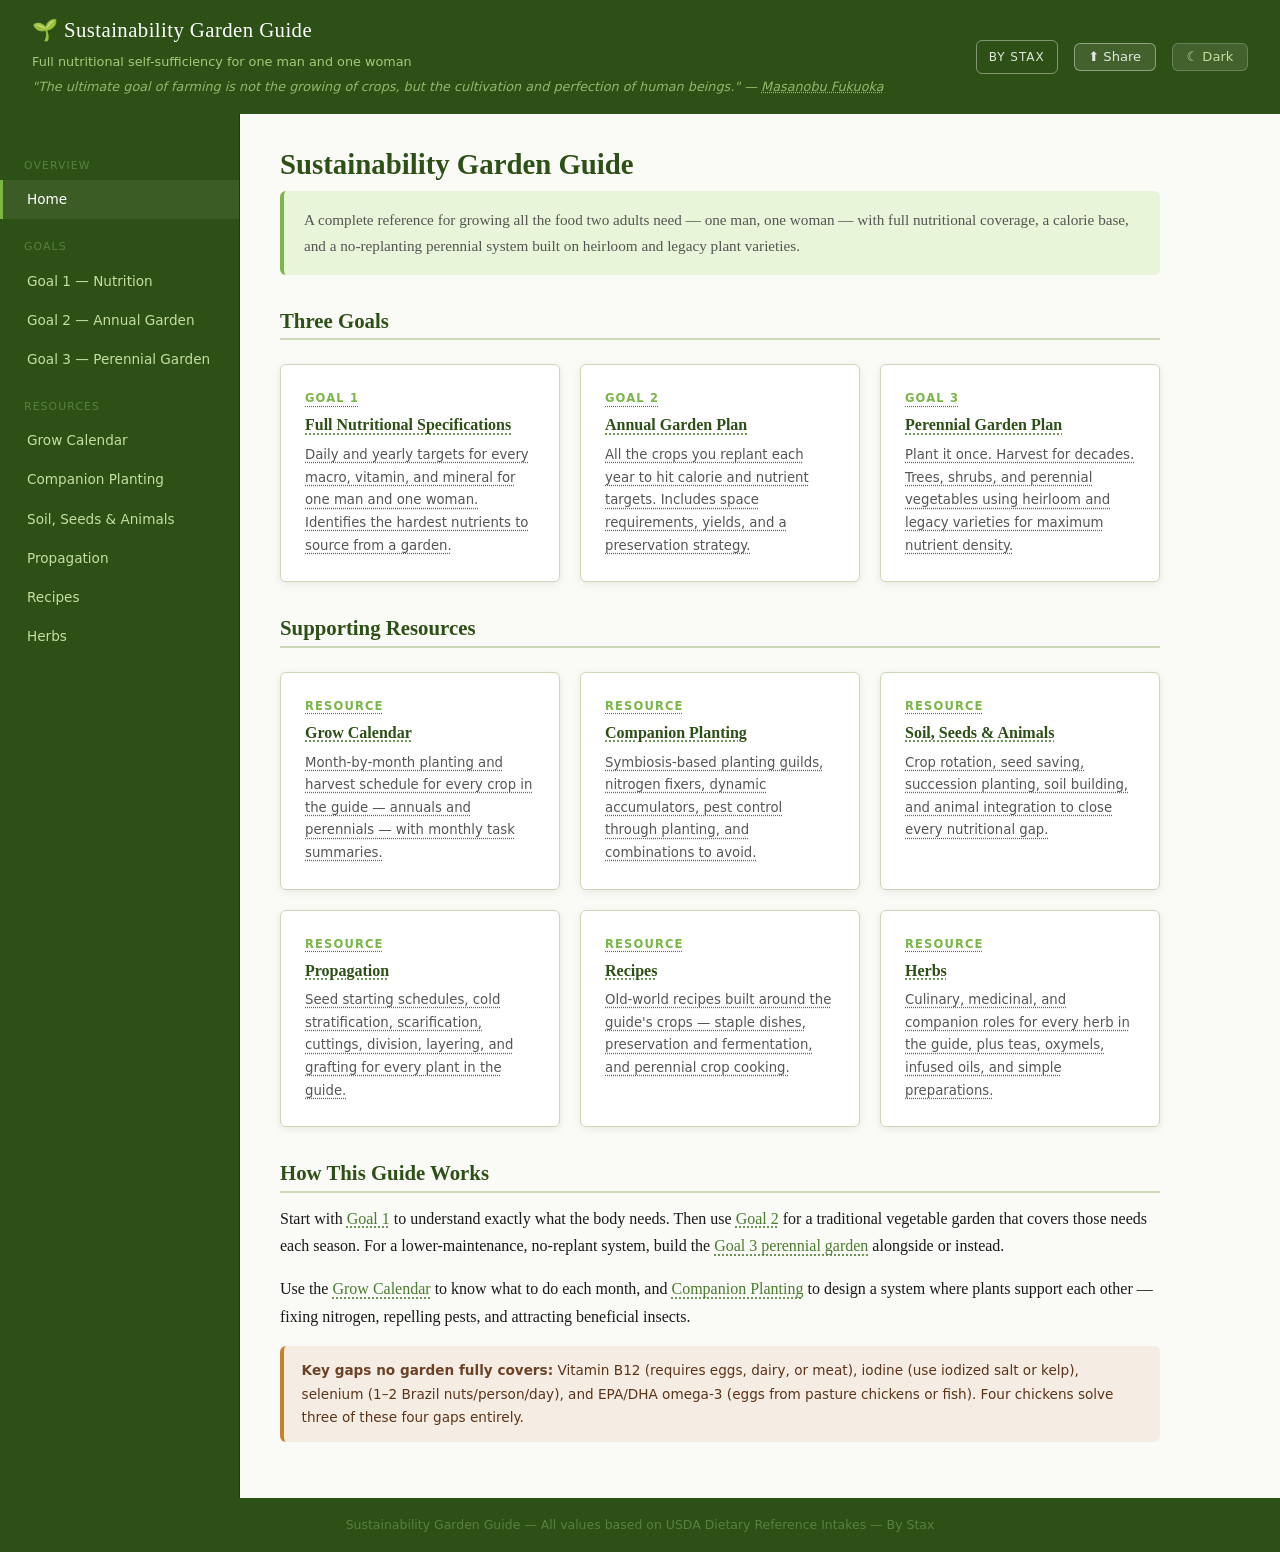
==== commit 063cc5fb: "Fix missing </a> tag, add 3 home page resource cards, convert Three Sisters index.html: close unclos" ====
--- a/index.html
+++ b/index.html
@@ -89,11 +89,26 @@
         <div class="card-number">Resource</div>
         <h3>Companion Planting</h3>
         <p>Symbiosis-based planting guilds, nitrogen fixers, dynamic accumulators, pest control through planting, and combinations to avoid.</p>
-      
+      </a>
       <a class="goal-card" href="resources.html">
         <div class="card-number">Resource</div>
         <h3>Soil, Seeds &amp; Animals</h3>
         <p>Crop rotation, seed saving, succession planting, soil building, and animal integration to close every nutritional gap.</p>
+      </a>
+      <a class="goal-card" href="propagation.html">
+        <div class="card-number">Resource</div>
+        <h3>Propagation</h3>
+        <p>Seed starting schedules, cold stratification, scarification, cuttings, division, layering, and grafting for every plant in the guide.</p>
+      </a>
+      <a class="goal-card" href="recipes.html">
+        <div class="card-number">Resource</div>
+        <h3>Recipes</h3>
+        <p>Old-world recipes built around the guide's crops — staple dishes, preservation and fermentation, and perennial crop cooking.</p>
+      </a>
+      <a class="goal-card" href="herbs.html">
+        <div class="card-number">Resource</div>
+        <h3>Herbs</h3>
+        <p>Culinary, medicinal, and companion roles for every herb in the guide, plus teas, oxymels, infused oils, and simple preparations.</p>
       </a>
     </div>
 
